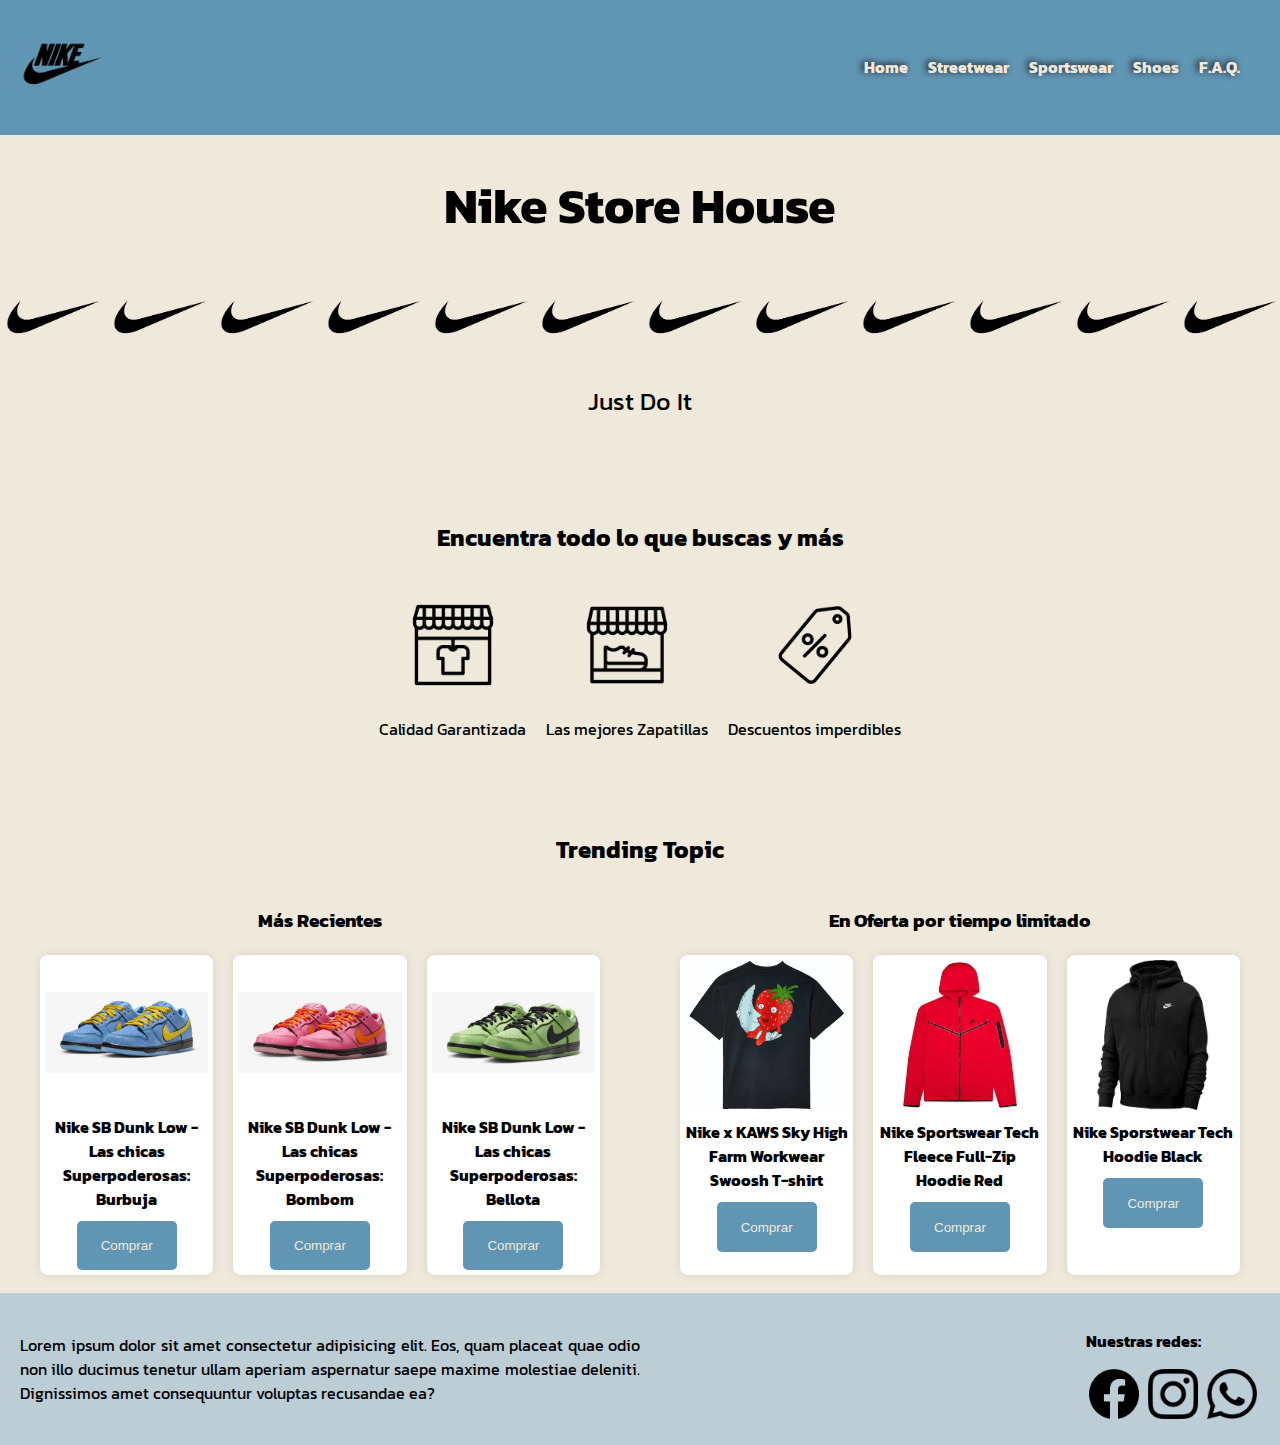
==== index.html @ 1cc9aa2a "Falta FAQ, se hizo responsive index y streetwear" ====
<!DOCTYPE html>
<html lang="en">
  <head>
    <meta charset="UTF-8" />
    <meta name="viewport" content="width=device-width, initial-scale=1.0" />
    <title>Home - Nike Store House</title>
    <link rel="stylesheet" href="./ccs/style.css" />
    <link rel="icon" href="./images/swoosh.png">
  </head>

  <body>
    <header>
      <!-- Logo -->
      <img src="./images/logo.png" alt="Logo de la pagina" />

      <!-- Navegador -->
      <nav>
        <ul class="desktop-nav">
          <li><a href="#">Home</a></li>
          <li><a href="./pages/streetwear.html">Streetwear</a></li>
          <li><a href="./pages/sportswear.html">Sportswear</a></li>
          <li><a href="./pages/shoes.html">Shoes</a></li>
          <li><a href="./pages/faq.html">F.A.Q.</a></li>
        </ul>

        <ul class="mobile-dropdown">
          <li class="dropdown">
            <a href="#">Menu</a>
            <div class="dropdown-content">
              <a href="./pages/streetwear.html">Streetwear</a>
              <a href="./pages/sportswear.html">Sportswear</a>
              <a href="./pages/shoes.html">Shoes</a>
              <a href="./pages/faq.html">F.A.Q.</a>
            </div>
          </li>
        </ul>
      </nav>
    </header>

    <main>
      <!-- Banner -->
      <section class="banner">
        <h1>Nike Store House</h1>
        <div class="banner-nike"></div>
        <p>Just Do It</p>
      </section>

      <!-- Presentación -->
      <section class="presentation">
        <h2>Encuentra todo lo que buscas y más</h2>

        <div class="presentation-container">
          <div>
            <img src="./images/shopping-store.png" alt="" />
            <p>Calidad Garantizada</p>
          </div>

          <div>
            <img src="./images/calzado.png" alt="" />
            <p>Las mejores Zapatillas</p>
          </div>

          <div>
            <img src="./images/etiqueta-de-precio.png" alt="" />
            <p>Descuentos imperdibles</p>
          </div>
        </div>
      </section>

      <!-- Destacados-->
      <section class="trending">
        <h2>Trending Topic</h2>

        <div class="trending-container">
          <div class="trending-block">
            <h3>Más Recientes</h3>

            <div class="trending-images">
              <div class="trending-item">
                <img
                  src="./images/zapas.jpeg"
                  alt="Nike SB Dunk Low - Las chicas Superpoderosas: Burbuja"
                />
                <strong
                  >Nike SB Dunk Low - Las chicas Superpoderosas: Burbuja
                </strong>
                <button>Comprar</button>
              </div>
              <div class="trending-item">
                <img
                  src="./images/zapas2.jpeg"
                  alt="Nike SB Dunk Low - Las chicas Superpoderosas: Bombom"
                />
                <strong
                  >Nike SB Dunk Low - Las chicas Superpoderosas: Bombom
                </strong>
                <button>Comprar</button>
              </div>
              <div class="trending-item">
                <img
                  src="./images/zapas3.jpeg"
                  alt="Nike SB Dunk Low - Las chicas Superpoderosas: Bellota"
                />
                <strong
                  >Nike SB Dunk Low - Las chicas Superpoderosas: Bellota
                </strong>
                <button>Comprar</button>
              </div>
            </div>
          </div>

          <div class="trending-block">
            <h3>En Oferta por tiempo limitado</h3>
            <div class="trending-images">
              <div class="trending-item">
                <img
                  src="./images/oferta.jpeg"
                  alt="Nike x KAWS Sky High Farm Workwear Swoosh T-shirt"
                />
                <strong
                  >Nike x KAWS Sky High Farm Workwear Swoosh T-shirt
                </strong>
                <button>Comprar</button>
              </div>

              <div class="trending-item">
                <img
                  src="./images/oferta1.jpeg"
                  alt="Nike Sportswear Tech Fleece Full-Zip Hoodie Red"
                />
                <strong
                  >Nike Sportswear Tech Fleece Full-Zip Hoodie Red
                </strong>
                <button>Comprar</button>
              </div>
              <div class="trending-item">
                <img
                  src="./images/sports/blackdouble.jpg"
                  alt="Nike Sporstwear Tech Fleece Full-Zip Hoodie Black"
                />
                <strong>Nike Sporstwear Tech Hoodie Black </strong>
                <button>Comprar</button>
              </div>
            </div>
          </div>
        </div>
      </section>
    </main>

    <footer>
      <!-- Descripción-->
      <section class="description">
        <div>
          <p>
            Lorem ipsum dolor sit amet consectetur adipisicing elit. Eos, quam
            placeat quae odio non illo ducimus tenetur ullam aperiam aspernatur
            saepe maxime molestiae deleniti. Dignissimos amet consequuntur
            voluptas recusandae ea?
          </p>
        </div>
      </section>

      <div class="linksfooter">
        <p>Nuestras redes:</p>
        <a href="https://www.facebook.com/">
          <img src="./images/facebook.png" alt="Facebook Logo"
        /></a>
        <a href="https://www.instagram.com/">
          <img src="./images/instagram.png" alt="Instagram Logo"
        /></a>
        <a href="https://www.whatsapp.com/">
          <img src="./images/whatsapp.png" alt="Whatsapp Logo"
        /></a>
      </div>
    </footer>
  </body>
</html>
---- ccs/style.css ----
/*Color palet
#6096B4 Azul
#93BFCF Celeste
#BDCDD6 Gris
#EEE9DA Beige*/

/*Font*/
@import url("https://fonts.googleapis.com/css2?family=Kanit&display=swap");
/*font-family: 'Kanit', sans-serif;*/

/*Fuente aplicada a los html*/
header {
  font-family: "Kanit", sans-serif;
  text-shadow: -2px -1px 7px rgb(19, 1, 1);
}

body {
  margin: 0;
  padding: 0;
  font-family: "Kanit", sans-serif;
  background-color: #eee9da;
}

/*Header*/

header {
  display: flex;
  justify-content: space-between;
  align-items: center;
  padding: 10px 20px;
  background-color: #6096b4;
  margin: 0;
}

header img {
  max-height: 115px;
}

nav ul {
  list-style: none;
  display: flex;
}

nav li {
  margin-right: 20px;
}
nav a {
  text-decoration: none;
  color: #eee9da;
  font-weight: bold;
  font-size: 16px;
}

.mobile-dropdown {
  display: none;
}

/*Main - Index*/

/*Banner*/

.banner {
  display: flex;
  flex-direction: column;
  text-align: center;
  font-size: 25px;
}
.banner-nike {
  height: 80px;
  background-color: #eee9da;
  background-image: url(../images/swoosh.png);
  background-size: contain;
}

/*Main - presentation*/

.presentation {
  display: flex;
  flex-direction: column;
  align-items: center;
  text-align: center;
  padding: 55px;
}

.presentation h2 {
  margin-bottom: 20px;
}

.presentation > div {
  display: flex;
  flex-direction: row;
  align-items: center;

  margin-top: 20px;
}

.presentation > div > * {
  margin: 0 10px;
}

.presentation img {
  max-width: 100%;
  height: auto;
  width: 100px;
}

/*Main - trending topic*/
.trending {
  display: grid;
  justify-items: center;
}

.trending-container {
  display: flex;
  gap: 20px;
}

.trending-block {
  display: flex;
  flex-direction: column;
}

.trending h2 {
  text-align: center;
  margin-bottom: 20px;
}

.trending h3 {
  text-align: center;
}

.trending div {
  flex: 1;
  margin: 0 10px;
}

.trending-block img {
  width: 100%;
  height: 150px;
  object-fit: contain;
}

.trending-images {
  display: grid;
  grid-template-columns: repeat(3, 1fr);
  text-align: center;
  align-items: center;
  justify-items: center;
}

.trending-item {
  display: flex;
  flex-direction: column;
  padding: 5px;
  gap: 10px;
  background-color: #fff;
  border-radius: 8px;
  box-shadow: 0 0 10px rgba(0, 0, 0, 0.1);
  align-items: center;
  height: 95%;
}

/*Footer*/
footer img {
  width: 50px;
  padding: 0 3px;
}

footer {
  margin: 0;
  margin-top: 15px;
  display: flex;
  justify-content: space-between;
  align-items: center;
  background-color: #bdcdd6;
  color: black;
  padding: 20px;
}
.description {
  max-width: 50%;
}

.description p {
  text-align: justify;
}

.linksfooter {
  font-weight: bold;
}

/*Product grids*/

.product-grid {
  padding: 10px 10px;
  display: grid;
  grid-template-columns: repeat(4, 1fr);
  gap: 10px;
  margin: 0 auto;
  justify-content: center;
  max-width: 90vw;
}

.grid-item {
  grid-template-rows: 3fr 1fr 2fr 1fr;
  display: grid;
  background-color: #fff;
  padding: 15px;
  border-radius: 8px;
  box-shadow: 0 0 10px rgba(0, 0, 0, 0.1);
  text-align: center;
  align-items: center;
  justify-items: center;
  max-height: 410px;
}

.imgcontent {
  width: 200px;
}

.imgcontent img {
  object-fit: cover;
}

.imgcontent img:hover {
  object-fit: contain;
}

.item-image {
  width: 100%;
  height: 250px;
}

.item-title {
  margin-top: 10px;
  font-weight: bold;
}

button {
  width: 100px;
  height: 50px;
  padding: 10px;
  background-color: #6096b4;
  color: #eee9da;
  border: none;
  border-radius: 5px;
  cursor: pointer;
  transition: background-color 0.1s;
}

button:hover {
  background-color: #bdcdd6;
}

/*MediaQ*/
@media only screen and (max-width: 450px) {
  .desktop-nav {
    display: none;
  }
  .trending-container {
    flex-direction: column;
  }
  .trending-images {
    display: grid;
    grid-template-columns: repeat(2, 1fr);
    text-align: center;
    align-items: center;
    justify-items: center;
  }
  footer {
    margin: 0;
    margin-top: 15px;
    display: flex;
    justify-content: space-between;
    align-items: center;
    background-color: #bdcdd6;
    color: black;
    padding: 20px;
  }

  .description {
    display: none;
  }

  header {
    background-color: #6096b4;
    padding: 10px 20px;
    display: flex;
    justify-content: space-between;
    align-items: center;
  }

  .logo {
    color: #eee9da;
    font-size: 24px;
  }

  nav ul {
    list-style: none;
    display: flex;
  }

  nav li {
    margin-right: 20px;
    position: relative;
  }

  nav a {
    text-decoration: none;
    color: #eee9da;
    font-weight: bold;
    font-size: 16px;
    transition: color 0.3s;
  }

  nav a:hover {
    color: #bdcdd6;
  }

  .product-grid {
    grid-template-columns: 1fr;
  }

  /* Dropdown Menu Styles */
  .dropdown-content {
    display: none;
    position: absolute;
    right: 0;
    background-color: #6096b4;
    box-shadow: 0 8px 16px rgba(0, 0, 0, 0.2);
    border-radius: 5px;
    z-index: 1;
  }

  .dropdown-content a {
    color: #eee9da;
    padding: 12px 16px;
    display: block;
    text-decoration: none;
    transition: background-color 0.3s;
  }

  .dropdown-content a:hover {
    background-color: #bdcdd6;
  }

  .dropdown:hover .dropdown-content {
    display: block;
  }

  .mobile-dropdown {
    display: block;
  }
}

/* Dropdown Menu Mobile */
.dropdown-content {
  display: none;
  position: absolute;
  background-color: #6096b4;
  box-shadow: 0 8px 16px rgba(0, 0, 0, 0.2);
  border-radius: 5px;
  z-index: 1;
}

.dropdown-content a {
  color: #eee9da;
  padding: 12px 16px;
  display: block;
  text-decoration: none;
  transition: background-color 0.3s;
}

.dropdown-content a:hover {
  background-color: #bdcdd6;
}

.dropdown:hover .dropdown-content {
  display: block;
}
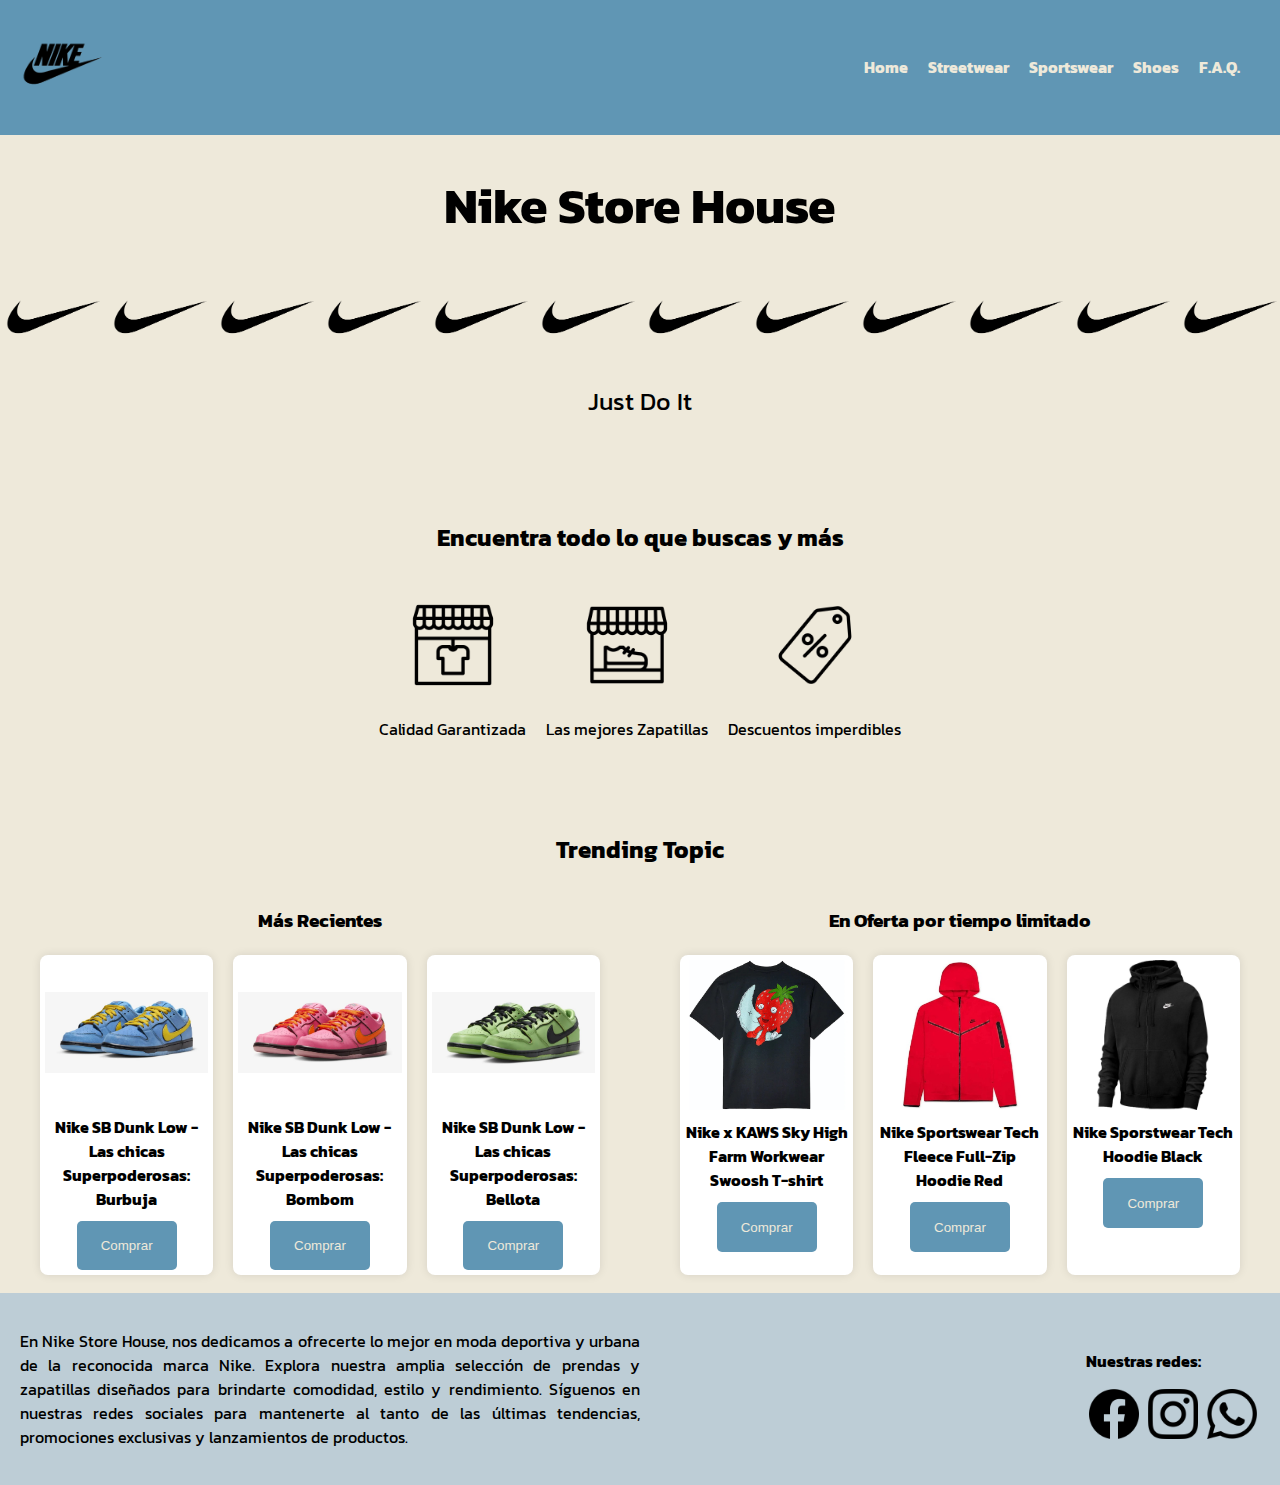
==== commit 3a626b73: "3era entrega" ====
--- a/index.html
+++ b/index.html
@@ -4,8 +4,8 @@
     <meta charset="UTF-8" />
     <meta name="viewport" content="width=device-width, initial-scale=1.0" />
     <title>Home - Nike Store House</title>
-    <link rel="stylesheet" href="./ccs/style.css" />
-    <link rel="icon" href="./images/swoosh.png">
+    <link rel="icon" href="./images/swoosh.png" />
+    <link rel="stylesheet" href="./css/estilos.css" />
   </head>
 
   <body>
@@ -152,10 +152,12 @@
       <section class="description">
         <div>
           <p>
-            Lorem ipsum dolor sit amet consectetur adipisicing elit. Eos, quam
-            placeat quae odio non illo ducimus tenetur ullam aperiam aspernatur
-            saepe maxime molestiae deleniti. Dignissimos amet consequuntur
-            voluptas recusandae ea?
+            En Nike Store House, nos dedicamos a ofrecerte lo mejor en moda
+            deportiva y urbana de la reconocida marca Nike. Explora nuestra
+            amplia selección de prendas y zapatillas diseñados para
+            brindarte comodidad, estilo y rendimiento. Síguenos en nuestras
+            redes sociales para mantenerte al tanto de las últimas tendencias,
+            promociones exclusivas y lanzamientos de productos.
           </p>
         </div>
       </section>
--- a/css/estilos.css
+++ b/css/estilos.css
@@ -0,0 +1,383 @@
+@import url("https://fonts.googleapis.com/css2?family=Kanit&display=swap");
+/*general body*/
+body {
+  margin: 0;
+  padding: 0;
+  font-family: "Kanit", sans-serif;
+  background-color: #eee9da;
+}
+
+/*banner*/
+.banner {
+  display: flex;
+  flex-direction: column;
+  text-align: center;
+  font-size: 25px;
+}
+
+.banner-nike {
+  height: 80px;
+  background-color: #eee9da;
+  background-image: url(../images/swoosh.png);
+  background-size: contain;
+}
+
+/*Footer*/
+footer img {
+  width: 50px;
+  padding: 0 3px;
+}
+
+footer {
+  margin: 0;
+  margin-top: 15px;
+  display: flex;
+  justify-content: space-between;
+  align-items: center;
+  background-color: #bdcdd6;
+  color: black;
+  padding: 20px;
+}
+
+.description {
+  max-width: 50%;
+}
+
+.description p {
+  text-align: justify;
+}
+
+.linksfooter {
+  font-weight: bold;
+}
+
+/*Product grids*/
+.product-grid {
+  padding: 10px 10px;
+  display: grid;
+  grid-template-columns: repeat(4, 1fr);
+  gap: 10px;
+  margin: 0 auto;
+  justify-content: center;
+  max-width: 90vw;
+}
+
+.grid-item {
+  grid-template-rows: 3fr 1fr 2fr 1fr;
+  display: grid;
+  background-color: #fff;
+  padding: 15px;
+  border-radius: 8px;
+  box-shadow: 0 0 10px rgba(0, 0, 0, 0.1);
+  text-align: center;
+  align-items: center;
+  justify-items: center;
+  max-height: 410px;
+}
+
+.imgcontent {
+  width: 200px;
+}
+
+.imgcontent img {
+  object-fit: cover;
+}
+
+.imgcontent img:hover {
+  object-fit: contain;
+}
+
+.item-image {
+  width: 100%;
+  height: 250px;
+}
+
+.item-title {
+  margin-top: 10px;
+  font-weight: bold;
+}
+
+button {
+  width: 100px;
+  height: 50px;
+  padding: 10px;
+  background-color: #6096b4;
+  color: #eee9da;
+  border: none;
+  border-radius: 5px;
+  cursor: pointer;
+  transition: background-color 0.1s;
+}
+
+button:hover {
+  background-color: #bdcdd6;
+}
+
+/*Header*/
+header {
+  display: flex;
+  justify-content: space-between;
+  align-items: center;
+  padding: 10px 20px;
+  background-color: #6096b4;
+  margin: 0;
+}
+
+header img {
+  max-height: 115px;
+}
+
+nav ul {
+  list-style: none;
+  display: flex;
+}
+
+nav li {
+  margin-right: 20px;
+}
+
+nav a {
+  text-decoration: none;
+  color: #eee9da;
+  font-weight: bold;
+  font-size: 16px;
+}
+
+.mobile-dropdown {
+  display: none;
+}
+
+/*Footer*/
+footer img {
+  width: 50px;
+  padding: 0 3px;
+}
+
+footer {
+  margin: 0;
+  margin-top: 15px;
+  display: flex;
+  justify-content: space-between;
+  align-items: center;
+  background-color: #bdcdd6;
+  color: black;
+  padding: 20px;
+}
+
+.description {
+  max-width: 50%;
+}
+
+.description p {
+  text-align: justify;
+}
+
+.linksfooter {
+  font-weight: bold;
+}
+
+/*Main - presentation*/
+.presentation {
+  display: flex;
+  flex-direction: column;
+  align-items: center;
+  text-align: center;
+  padding: 55px;
+}
+
+.presentation h2 {
+  margin-bottom: 20px;
+}
+
+.presentation > div {
+  display: flex;
+  flex-direction: row;
+  align-items: center;
+  margin-top: 20px;
+}
+
+.presentation > div > * {
+  margin: 0 10px;
+}
+
+.presentation img {
+  max-width: 100%;
+  height: auto;
+  width: 100px;
+}
+
+/*Main - trending topic*/
+.trending {
+  display: grid;
+  justify-items: center;
+}
+
+.trending-container {
+  display: flex;
+  gap: 20px;
+}
+
+.trending-block {
+  display: flex;
+  flex-direction: column;
+}
+
+.trending h2 {
+  text-align: center;
+  margin-bottom: 20px;
+}
+
+.trending h3 {
+  text-align: center;
+}
+
+.trending div {
+  flex: 1;
+  margin: 0 10px;
+}
+
+.trending-block img {
+  width: 100%;
+  height: 150px;
+  object-fit: contain;
+}
+
+.trending-images {
+  display: grid;
+  grid-template-columns: repeat(3, 1fr);
+  text-align: center;
+  align-items: center;
+  justify-items: center;
+}
+
+.trending-item {
+  display: flex;
+  flex-direction: column;
+  padding: 5px;
+  gap: 10px;
+  background-color: #fff;
+  border-radius: 8px;
+  box-shadow: 0 0 10px rgba(0, 0, 0, 0.1);
+  align-items: center;
+  height: 95%;
+}
+
+/* Media Queries */
+@media only screen and (min-width: 1024px) {
+  .grid-item:hover {
+    transform: scale(1.15);
+  }
+}
+@media only screen and (max-width: 975px) {
+  .desktop-nav {
+    display: none;
+  }
+  .trending-container {
+    flex-direction: column;
+  }
+  .trending-images {
+    display: grid;
+    grid-template-columns: repeat(2, 1fr);
+    text-align: center;
+    align-items: center;
+    justify-items: center;
+  }
+  footer {
+    margin: 0;
+    margin-top: 15px;
+    display: flex;
+    justify-content: space-between;
+    align-items: center;
+    background-color: #bdcdd6;
+    color: black;
+    padding: 20px;
+  }
+  .description {
+    display: none;
+  }
+  header {
+    background-color: #6096b4;
+    padding: 10px 20px;
+    display: flex;
+    justify-content: space-between;
+    align-items: center;
+  }
+  .logo {
+    color: #eee9da;
+    font-size: 24px;
+  }
+  nav ul {
+    list-style: none;
+    display: flex;
+  }
+  nav li {
+    margin-right: 20px;
+    position: relative;
+  }
+  nav a {
+    text-decoration: none;
+    color: #eee9da;
+    font-weight: bold;
+    font-size: 16px;
+    transition: color 0.3s;
+  }
+  nav a:hover {
+    color: #bdcdd6;
+  }
+  .product-grid {
+    grid-template-columns: 1fr;
+  }
+  /* Dropdown Menu Styles */
+  .dropdown-content {
+    display: none;
+    position: absolute;
+    right: 0;
+    background-color: #6096b4;
+    box-shadow: 0 8px 16px rgba(0, 0, 0, 0.2);
+    border-radius: 5px;
+    z-index: 1;
+  }
+  .dropdown-content a {
+    color: #eee9da;
+    padding: 12px 16px;
+    display: block;
+    text-decoration: none;
+    transition: background-color 0.3s;
+  }
+  .dropdown-content a:hover {
+    background-color: #bdcdd6;
+  }
+  .dropdown:hover .dropdown-content {
+    display: block;
+  }
+  .mobile-dropdown {
+    display: block;
+  }
+}
+/* Dropdown Menu Mobile */
+.dropdown-content {
+  display: none;
+  position: absolute;
+  background-color: #6096b4;
+  box-shadow: 0 8px 16px rgba(0, 0, 0, 0.2);
+  border-radius: 5px;
+  z-index: 1;
+}
+
+.dropdown-content a {
+  color: #eee9da;
+  padding: 12px 16px;
+  display: block;
+  text-decoration: none;
+  transition: background-color 0.3s;
+}
+
+.dropdown-content a:hover {
+  background-color: #bdcdd6;
+}
+
+.dropdown:hover .dropdown-content {
+  display: block;
+}
+
+/*# sourceMappingURL=estilos.css.map */
